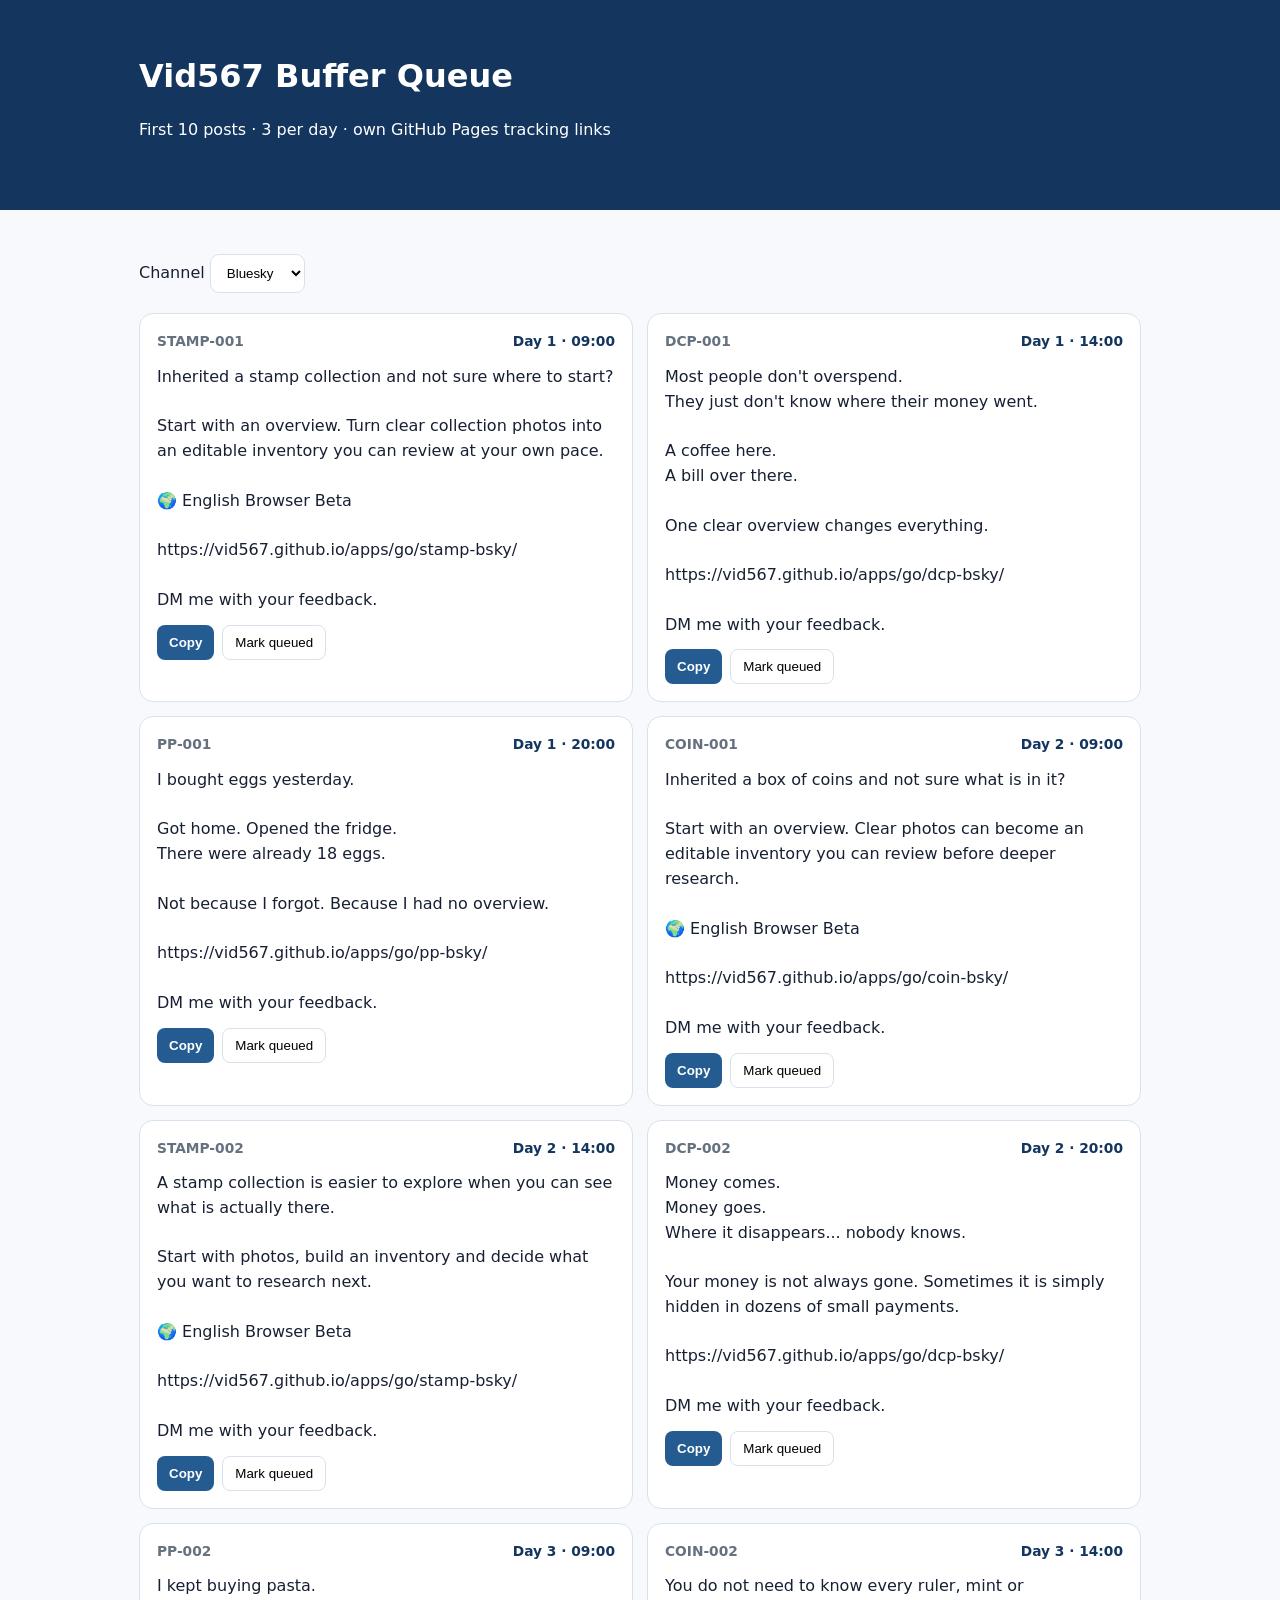
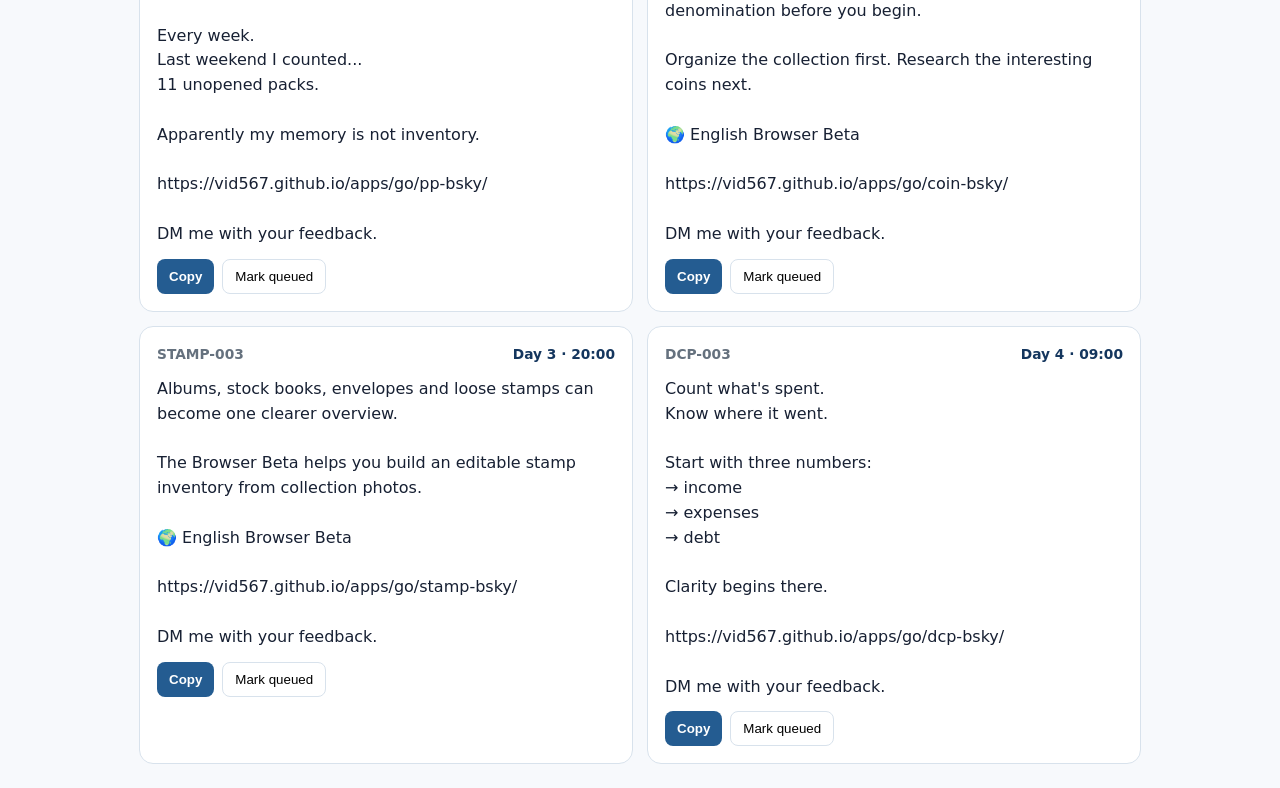
==== buffer-queue.html @ 87befecc "Add first 10-post Buffer queue for Bluesky and Threads" ====
<!doctype html><html lang="en"><head><meta charset="utf-8"><meta name="viewport" content="width=device-width,initial-scale=1"><title>Vid567 Buffer Queue</title><style>:root{--navy:#14365e;--blue:#245c91;--bg:#f7f9fc;--line:#d8e2ec;--green:#176b45;--text:#172033}*{box-sizing:border-box}body{margin:0;background:var(--bg);color:var(--text);font:16px/1.55 system-ui}.wrap{max-width:1050px;margin:auto;padding:24px}.head{background:var(--navy);color:#fff;padding:28px 0}.head h1{margin:0}.controls{display:flex;gap:10px;flex-wrap:wrap;margin:20px 0}.controls select{padding:10px 12px;border:1px solid var(--line);border-radius:9px;background:#fff}.grid{display:grid;grid-template-columns:repeat(2,minmax(0,1fr));gap:14px}.card{background:#fff;border:1px solid var(--line);border-radius:14px;padding:17px}.card.done{border-top:5px solid var(--green)}.meta{display:flex;justify-content:space-between;color:#65717e;font-size:.86rem}.post{white-space:pre-wrap;margin:12px 0}.actions{display:flex;gap:8px}.actions button{padding:9px 12px;border-radius:8px;border:1px solid var(--line);background:#fff;cursor:pointer}.actions .copy{background:var(--blue);color:#fff;border:0;font-weight:800}.schedule{font-weight:800;color:var(--navy)}@media(max-width:760px){.grid{grid-template-columns:1fr}}</style></head><body><header class="head"><div class="wrap"><h1>Vid567 Buffer Queue</h1><p>First 10 posts · 3 per day · own GitHub Pages tracking links</p></div></header><main class="wrap"><div class="controls"><label>Channel <select id="channel"><option value="bsky">Bluesky</option><option value="threads">Threads</option></select></label></div><section id="grid" class="grid"></section></main><script>const links={bsky:{dcp:'https://vid567.github.io/apps/go/dcp-bsky/',pp:'https://vid567.github.io/apps/go/pp-bsky/',stamp:'https://vid567.github.io/apps/go/stamp-bsky/',coin:'https://vid567.github.io/apps/go/coin-bsky/'},threads:{dcp:'https://vid567.github.io/apps/go/dcp-threads/',pp:'https://vid567.github.io/apps/go/pp-threads/',stamp:'https://vid567.github.io/apps/go/stamp-threads/',coin:'https://vid567.github.io/apps/go/coin-threads/'}};const items=[
{app:'stamp',id:'STAMP-001',when:'Day 1 · 09:00',body:'Inherited a stamp collection and not sure where to start?\n\nStart with an overview. Turn clear collection photos into an editable inventory you can review at your own pace.\n\n🌍 English Browser Beta'},
{app:'dcp',id:'DCP-001',when:'Day 1 · 14:00',body:"Most people don't overspend.\nThey just don't know where their money went.\n\nA coffee here.\nA bill over there.\n\nOne clear overview changes everything."},
{app:'pp',id:'PP-001',when:'Day 1 · 20:00',body:'I bought eggs yesterday.\n\nGot home. Opened the fridge.\nThere were already 18 eggs.\n\nNot because I forgot. Because I had no overview.'},
{app:'coin',id:'COIN-001',when:'Day 2 · 09:00',body:'Inherited a box of coins and not sure what is in it?\n\nStart with an overview. Clear photos can become an editable inventory you can review before deeper research.\n\n🌍 English Browser Beta'},
{app:'stamp',id:'STAMP-002',when:'Day 2 · 14:00',body:'A stamp collection is easier to explore when you can see what is actually there.\n\nStart with photos, build an inventory and decide what you want to research next.\n\n🌍 English Browser Beta'},
{app:'dcp',id:'DCP-002',when:'Day 2 · 20:00',body:'Money comes.\nMoney goes.\nWhere it disappears... nobody knows.\n\nYour money is not always gone. Sometimes it is simply hidden in dozens of small payments.'},
{app:'pp',id:'PP-002',when:'Day 3 · 09:00',body:'I kept buying pasta.\n\nEvery week.\nLast weekend I counted...\n11 unopened packs.\n\nApparently my memory is not inventory.'},
{app:'coin',id:'COIN-002',when:'Day 3 · 14:00',body:'You do not need to know every ruler, mint or denomination before you begin.\n\nOrganize the collection first. Research the interesting coins next.\n\n🌍 English Browser Beta'},
{app:'stamp',id:'STAMP-003',when:'Day 3 · 20:00',body:'Albums, stock books, envelopes and loose stamps can become one clearer overview.\n\nThe Browser Beta helps you build an editable stamp inventory from collection photos.\n\n🌍 English Browser Beta'},
{app:'dcp',id:'DCP-003',when:'Day 4 · 09:00',body:"Count what's spent.\nKnow where it went.\n\nStart with three numbers:\n→ income\n→ expenses\n→ debt\n\nClarity begins there."}
];function text(x){return `${x.body}\n\n${links[channel.value][x.app]}\n\nDM me with your feedback.`}function render(){const done=JSON.parse(localStorage.getItem('vid567BufferDone')||'{}');grid.innerHTML='';items.forEach(x=>{const key=channel.value+'-'+x.id,e=document.createElement('article');e.className='card '+(done[key]?'done':'');e.innerHTML=`<div class="meta"><b>${x.id}</b><span class="schedule">${x.when}</span></div><div class="post"></div><div class="actions"><button class="copy">Copy</button><button class="mark">${done[key]?'✓ Queued':'Mark queued'}</button></div>`;e.querySelector('.post').textContent=text(x);e.querySelector('.copy').onclick=()=>navigator.clipboard.writeText(text(x));e.querySelector('.mark').onclick=()=>{const d=JSON.parse(localStorage.getItem('vid567BufferDone')||'{}');d[key]=!d[key];localStorage.setItem('vid567BufferDone',JSON.stringify(d));render()};grid.appendChild(e)})}channel.onchange=render;render();</script></body></html>
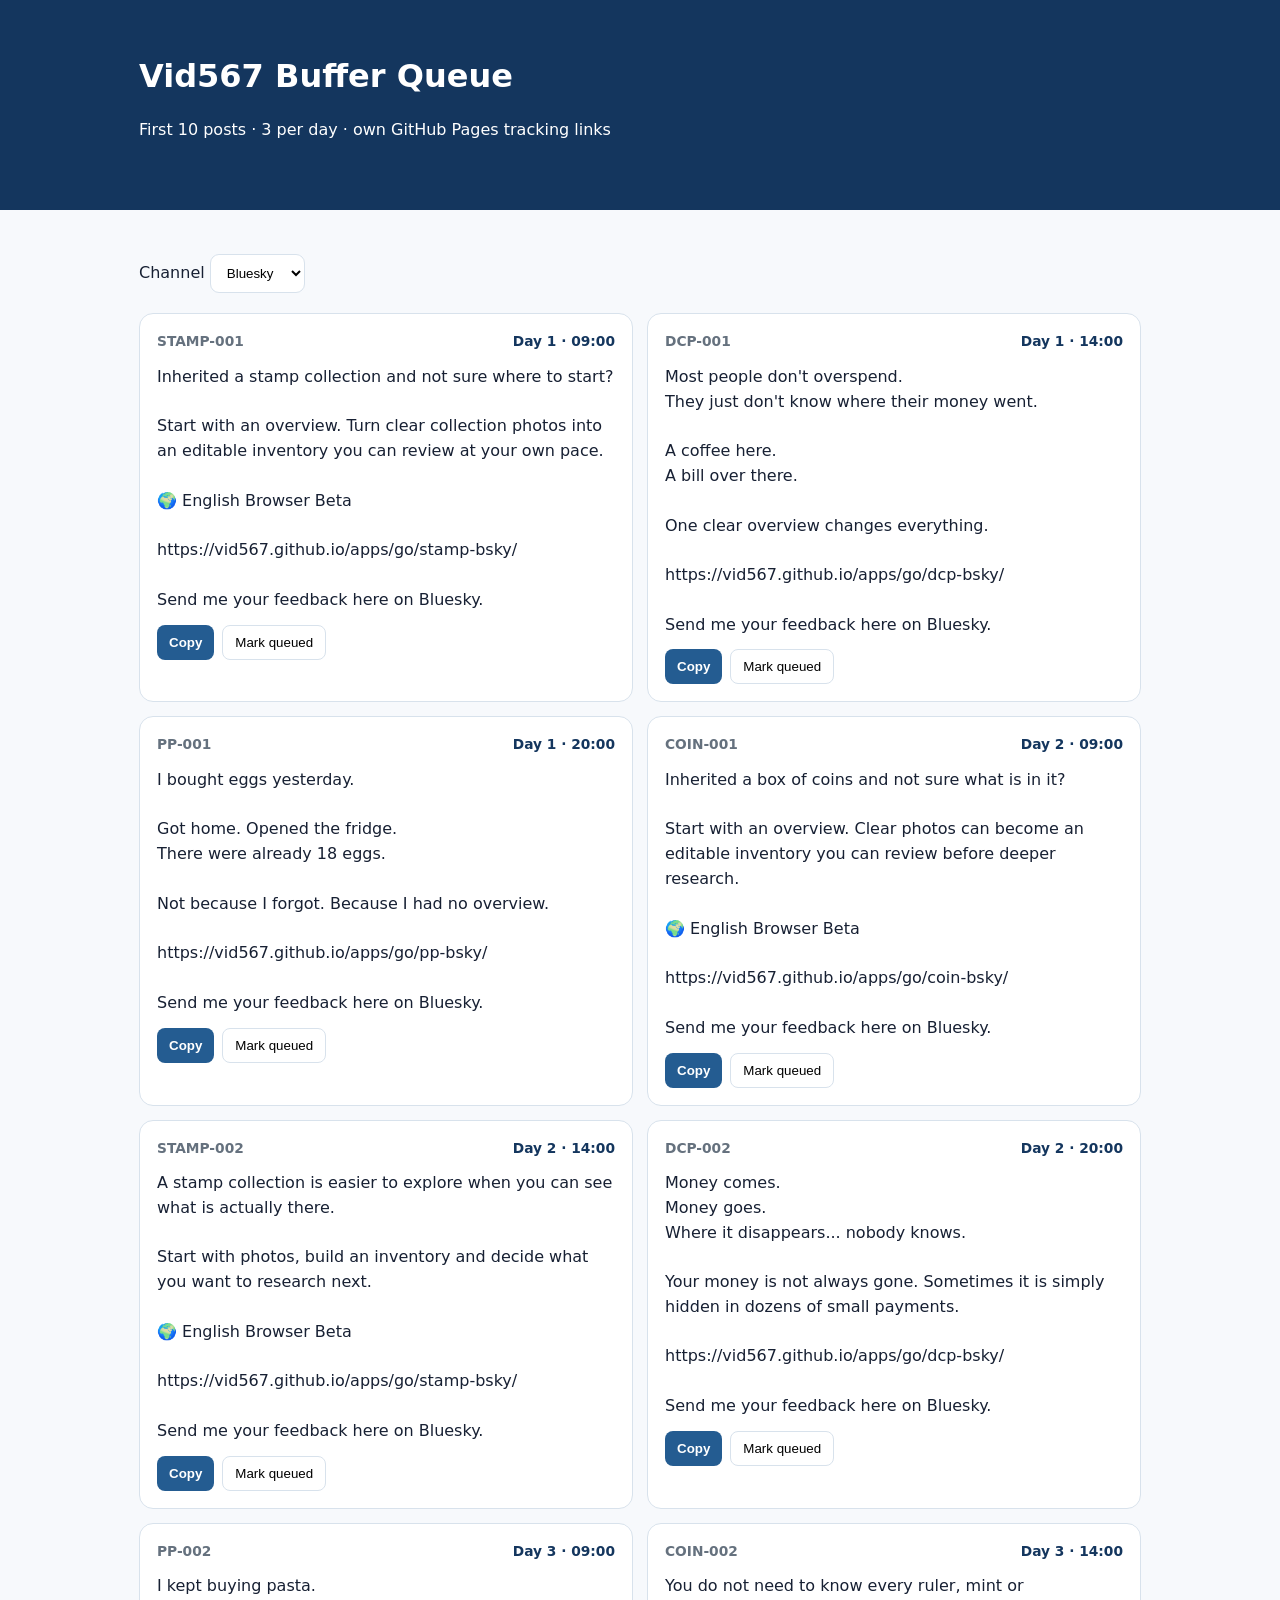
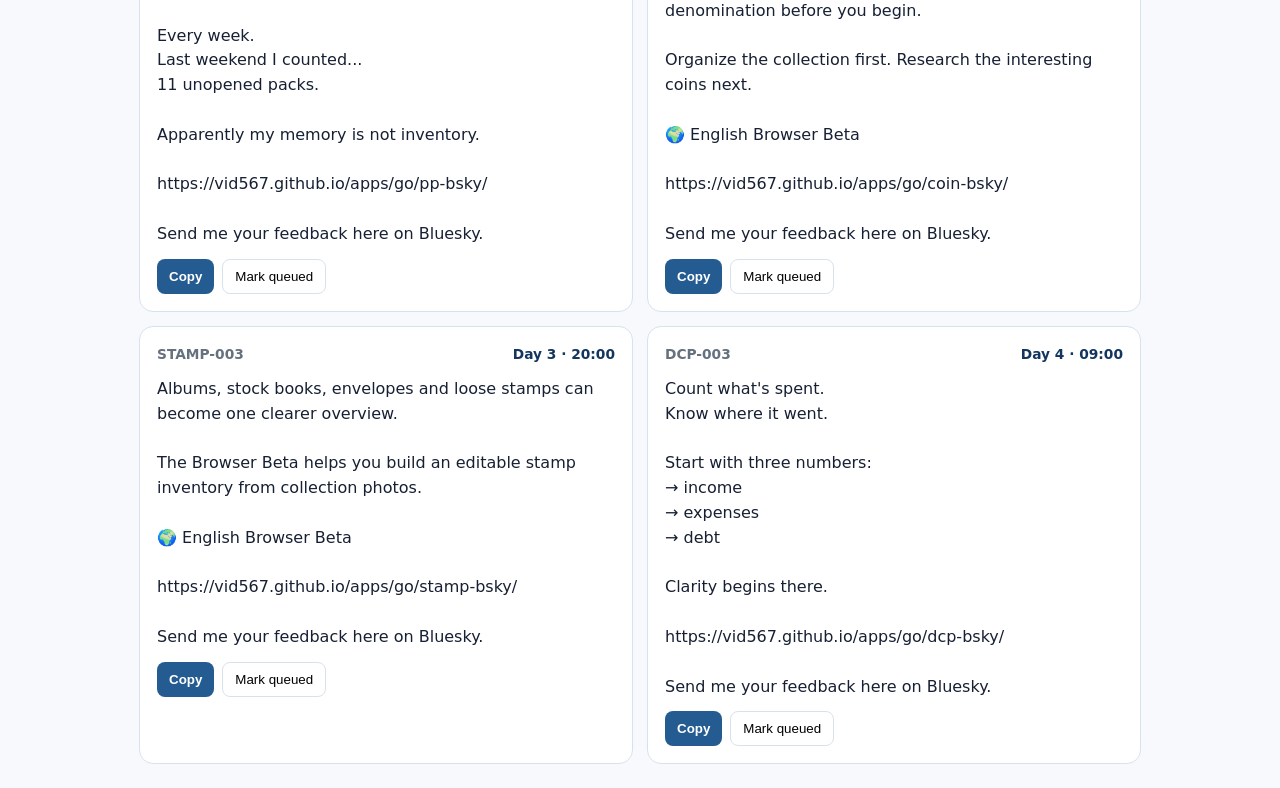
==== commit 6a40971f: "Use channel-specific feedback CTA in Buffer queue" ====
--- a/buffer-queue.html
+++ b/buffer-queue.html
@@ -1,12 +1 @@
-<!doctype html><html lang="en"><head><meta charset="utf-8"><meta name="viewport" content="width=device-width,initial-scale=1"><title>Vid567 Buffer Queue</title><style>:root{--navy:#14365e;--blue:#245c91;--bg:#f7f9fc;--line:#d8e2ec;--green:#176b45;--text:#172033}*{box-sizing:border-box}body{margin:0;background:var(--bg);color:var(--text);font:16px/1.55 system-ui}.wrap{max-width:1050px;margin:auto;padding:24px}.head{background:var(--navy);color:#fff;padding:28px 0}.head h1{margin:0}.controls{display:flex;gap:10px;flex-wrap:wrap;margin:20px 0}.controls select{padding:10px 12px;border:1px solid var(--line);border-radius:9px;background:#fff}.grid{display:grid;grid-template-columns:repeat(2,minmax(0,1fr));gap:14px}.card{background:#fff;border:1px solid var(--line);border-radius:14px;padding:17px}.card.done{border-top:5px solid var(--green)}.meta{display:flex;justify-content:space-between;color:#65717e;font-size:.86rem}.post{white-space:pre-wrap;margin:12px 0}.actions{display:flex;gap:8px}.actions button{padding:9px 12px;border-radius:8px;border:1px solid var(--line);background:#fff;cursor:pointer}.actions .copy{background:var(--blue);color:#fff;border:0;font-weight:800}.schedule{font-weight:800;color:var(--navy)}@media(max-width:760px){.grid{grid-template-columns:1fr}}</style></head><body><header class="head"><div class="wrap"><h1>Vid567 Buffer Queue</h1><p>First 10 posts · 3 per day · own GitHub Pages tracking links</p></div></header><main class="wrap"><div class="controls"><label>Channel <select id="channel"><option value="bsky">Bluesky</option><option value="threads">Threads</option></select></label></div><section id="grid" class="grid"></section></main><script>const links={bsky:{dcp:'https://vid567.github.io/apps/go/dcp-bsky/',pp:'https://vid567.github.io/apps/go/pp-bsky/',stamp:'https://vid567.github.io/apps/go/stamp-bsky/',coin:'https://vid567.github.io/apps/go/coin-bsky/'},threads:{dcp:'https://vid567.github.io/apps/go/dcp-threads/',pp:'https://vid567.github.io/apps/go/pp-threads/',stamp:'https://vid567.github.io/apps/go/stamp-threads/',coin:'https://vid567.github.io/apps/go/coin-threads/'}};const items=[
-{app:'stamp',id:'STAMP-001',when:'Day 1 · 09:00',body:'Inherited a stamp collection and not sure where to start?\n\nStart with an overview. Turn clear collection photos into an editable inventory you can review at your own pace.\n\n🌍 English Browser Beta'},
-{app:'dcp',id:'DCP-001',when:'Day 1 · 14:00',body:"Most people don't overspend.\nThey just don't know where their money went.\n\nA coffee here.\nA bill over there.\n\nOne clear overview changes everything."},
-{app:'pp',id:'PP-001',when:'Day 1 · 20:00',body:'I bought eggs yesterday.\n\nGot home. Opened the fridge.\nThere were already 18 eggs.\n\nNot because I forgot. Because I had no overview.'},
-{app:'coin',id:'COIN-001',when:'Day 2 · 09:00',body:'Inherited a box of coins and not sure what is in it?\n\nStart with an overview. Clear photos can become an editable inventory you can review before deeper research.\n\n🌍 English Browser Beta'},
-{app:'stamp',id:'STAMP-002',when:'Day 2 · 14:00',body:'A stamp collection is easier to explore when you can see what is actually there.\n\nStart with photos, build an inventory and decide what you want to research next.\n\n🌍 English Browser Beta'},
-{app:'dcp',id:'DCP-002',when:'Day 2 · 20:00',body:'Money comes.\nMoney goes.\nWhere it disappears... nobody knows.\n\nYour money is not always gone. Sometimes it is simply hidden in dozens of small payments.'},
-{app:'pp',id:'PP-002',when:'Day 3 · 09:00',body:'I kept buying pasta.\n\nEvery week.\nLast weekend I counted...\n11 unopened packs.\n\nApparently my memory is not inventory.'},
-{app:'coin',id:'COIN-002',when:'Day 3 · 14:00',body:'You do not need to know every ruler, mint or denomination before you begin.\n\nOrganize the collection first. Research the interesting coins next.\n\n🌍 English Browser Beta'},
-{app:'stamp',id:'STAMP-003',when:'Day 3 · 20:00',body:'Albums, stock books, envelopes and loose stamps can become one clearer overview.\n\nThe Browser Beta helps you build an editable stamp inventory from collection photos.\n\n🌍 English Browser Beta'},
-{app:'dcp',id:'DCP-003',when:'Day 4 · 09:00',body:"Count what's spent.\nKnow where it went.\n\nStart with three numbers:\n→ income\n→ expenses\n→ debt\n\nClarity begins there."}
-];function text(x){return `${x.body}\n\n${links[channel.value][x.app]}\n\nDM me with your feedback.`}function render(){const done=JSON.parse(localStorage.getItem('vid567BufferDone')||'{}');grid.innerHTML='';items.forEach(x=>{const key=channel.value+'-'+x.id,e=document.createElement('article');e.className='card '+(done[key]?'done':'');e.innerHTML=`<div class="meta"><b>${x.id}</b><span class="schedule">${x.when}</span></div><div class="post"></div><div class="actions"><button class="copy">Copy</button><button class="mark">${done[key]?'✓ Queued':'Mark queued'}</button></div>`;e.querySelector('.post').textContent=text(x);e.querySelector('.copy').onclick=()=>navigator.clipboard.writeText(text(x));e.querySelector('.mark').onclick=()=>{const d=JSON.parse(localStorage.getItem('vid567BufferDone')||'{}');d[key]=!d[key];localStorage.setItem('vid567BufferDone',JSON.stringify(d));render()};grid.appendChild(e)})}channel.onchange=render;render();</script></body></html>+<!doctype html><html lang="en"><head><meta charset="utf-8"><meta name="viewport" content="width=device-width,initial-scale=1"><title>Vid567 Buffer Queue</title><style>:root{--navy:#14365e;--blue:#245c91;--bg:#f7f9fc;--line:#d8e2ec;--green:#176b45;--text:#172033}*{box-sizing:border-box}body{margin:0;background:var(--bg);color:var(--text);font:16px/1.55 system-ui}.wrap{max-width:1050px;margin:auto;padding:24px}.head{background:var(--navy);color:#fff;padding:28px 0}.head h1{margin:0}.controls{display:flex;gap:10px;flex-wrap:wrap;margin:20px 0}.controls select{padding:10px 12px;border:1px solid var(--line);border-radius:9px;background:#fff}.grid{display:grid;grid-template-columns:repeat(2,minmax(0,1fr));gap:14px}.card{background:#fff;border:1px solid var(--line);border-radius:14px;padding:17px}.card.done{border-top:5px solid var(--green)}.meta{display:flex;justify-content:space-between;color:#65717e;font-size:.86rem}.post{white-space:pre-wrap;margin:12px 0}.actions{display:flex;gap:8px}.actions button{padding:9px 12px;border-radius:8px;border:1px solid var(--line);background:#fff;cursor:pointer}.actions .copy{background:var(--blue);color:#fff;border:0;font-weight:800}.schedule{font-weight:800;color:var(--navy)}@media(max-width:760px){.grid{grid-template-columns:1fr}}</style></head><body><header class="head"><div class="wrap"><h1>Vid567 Buffer Queue</h1><p>First 10 posts · 3 per day · own GitHub Pages tracking links</p></div></header><main class="wrap"><div class="controls"><label>Channel <select id="channel"><option value="bsky">Bluesky</option><option value="threads">Threads</option></select></label></div><section id="grid" class="grid"></section></main><script>const links={bsky:{dcp:'https://vid567.github.io/apps/go/dcp-bsky/',pp:'https://vid567.github.io/apps/go/pp-bsky/',stamp:'https://vid567.github.io/apps/go/stamp-bsky/',coin:'https://vid567.github.io/apps/go/coin-bsky/'},threads:{dcp:'https://vid567.github.io/apps/go/dcp-threads/',pp:'https://vid567.github.io/apps/go/pp-threads/',stamp:'https://vid567.github.io/apps/go/stamp-threads/',coin:'https://vid567.github.io/apps/go/coin-threads/'}};const items=[{app:'stamp',id:'STAMP-001',when:'Day 1 · 09:00',body:'Inherited a stamp collection and not sure where to start?\n\nStart with an overview. Turn clear collection photos into an editable inventory you can review at your own pace.\n\n🌍 English Browser Beta'},{app:'dcp',id:'DCP-001',when:'Day 1 · 14:00',body:"Most people don't overspend.\nThey just don't know where their money went.\n\nA coffee here.\nA bill over there.\n\nOne clear overview changes everything."},{app:'pp',id:'PP-001',when:'Day 1 · 20:00',body:'I bought eggs yesterday.\n\nGot home. Opened the fridge.\nThere were already 18 eggs.\n\nNot because I forgot. Because I had no overview.'},{app:'coin',id:'COIN-001',when:'Day 2 · 09:00',body:'Inherited a box of coins and not sure what is in it?\n\nStart with an overview. Clear photos can become an editable inventory you can review before deeper research.\n\n🌍 English Browser Beta'},{app:'stamp',id:'STAMP-002',when:'Day 2 · 14:00',body:'A stamp collection is easier to explore when you can see what is actually there.\n\nStart with photos, build an inventory and decide what you want to research next.\n\n🌍 English Browser Beta'},{app:'dcp',id:'DCP-002',when:'Day 2 · 20:00',body:'Money comes.\nMoney goes.\nWhere it disappears... nobody knows.\n\nYour money is not always gone. Sometimes it is simply hidden in dozens of small payments.'},{app:'pp',id:'PP-002',when:'Day 3 · 09:00',body:'I kept buying pasta.\n\nEvery week.\nLast weekend I counted...\n11 unopened packs.\n\nApparently my memory is not inventory.'},{app:'coin',id:'COIN-002',when:'Day 3 · 14:00',body:'You do not need to know every ruler, mint or denomination before you begin.\n\nOrganize the collection first. Research the interesting coins next.\n\n🌍 English Browser Beta'},{app:'stamp',id:'STAMP-003',when:'Day 3 · 20:00',body:'Albums, stock books, envelopes and loose stamps can become one clearer overview.\n\nThe Browser Beta helps you build an editable stamp inventory from collection photos.\n\n🌍 English Browser Beta'},{app:'dcp',id:'DCP-003',when:'Day 4 · 09:00',body:"Count what's spent.\nKnow where it went.\n\nStart with three numbers:\n→ income\n→ expenses\n→ debt\n\nClarity begins there."}];function text(x){const cta=channel.value==='bsky'?'Send me your feedback here on Bluesky.':'DM me with your feedback.';return `${x.body}\n\n${links[channel.value][x.app]}\n\n${cta}`}function render(){const done=JSON.parse(localStorage.getItem('vid567BufferDone')||'{}');grid.innerHTML='';items.forEach(x=>{const key=channel.value+'-'+x.id,e=document.createElement('article');e.className='card '+(done[key]?'done':'');e.innerHTML=`<div class="meta"><b>${x.id}</b><span class="schedule">${x.when}</span></div><div class="post"></div><div class="actions"><button class="copy">Copy</button><button class="mark">${done[key]?'✓ Queued':'Mark queued'}</button></div>`;e.querySelector('.post').textContent=text(x);e.querySelector('.copy').onclick=()=>navigator.clipboard.writeText(text(x));e.querySelector('.mark').onclick=()=>{const d=JSON.parse(localStorage.getItem('vid567BufferDone')||'{}');d[key]=!d[key];localStorage.setItem('vid567BufferDone',JSON.stringify(d));render()};grid.appendChild(e)})}channel.onchange=render;render();</script></body></html>
